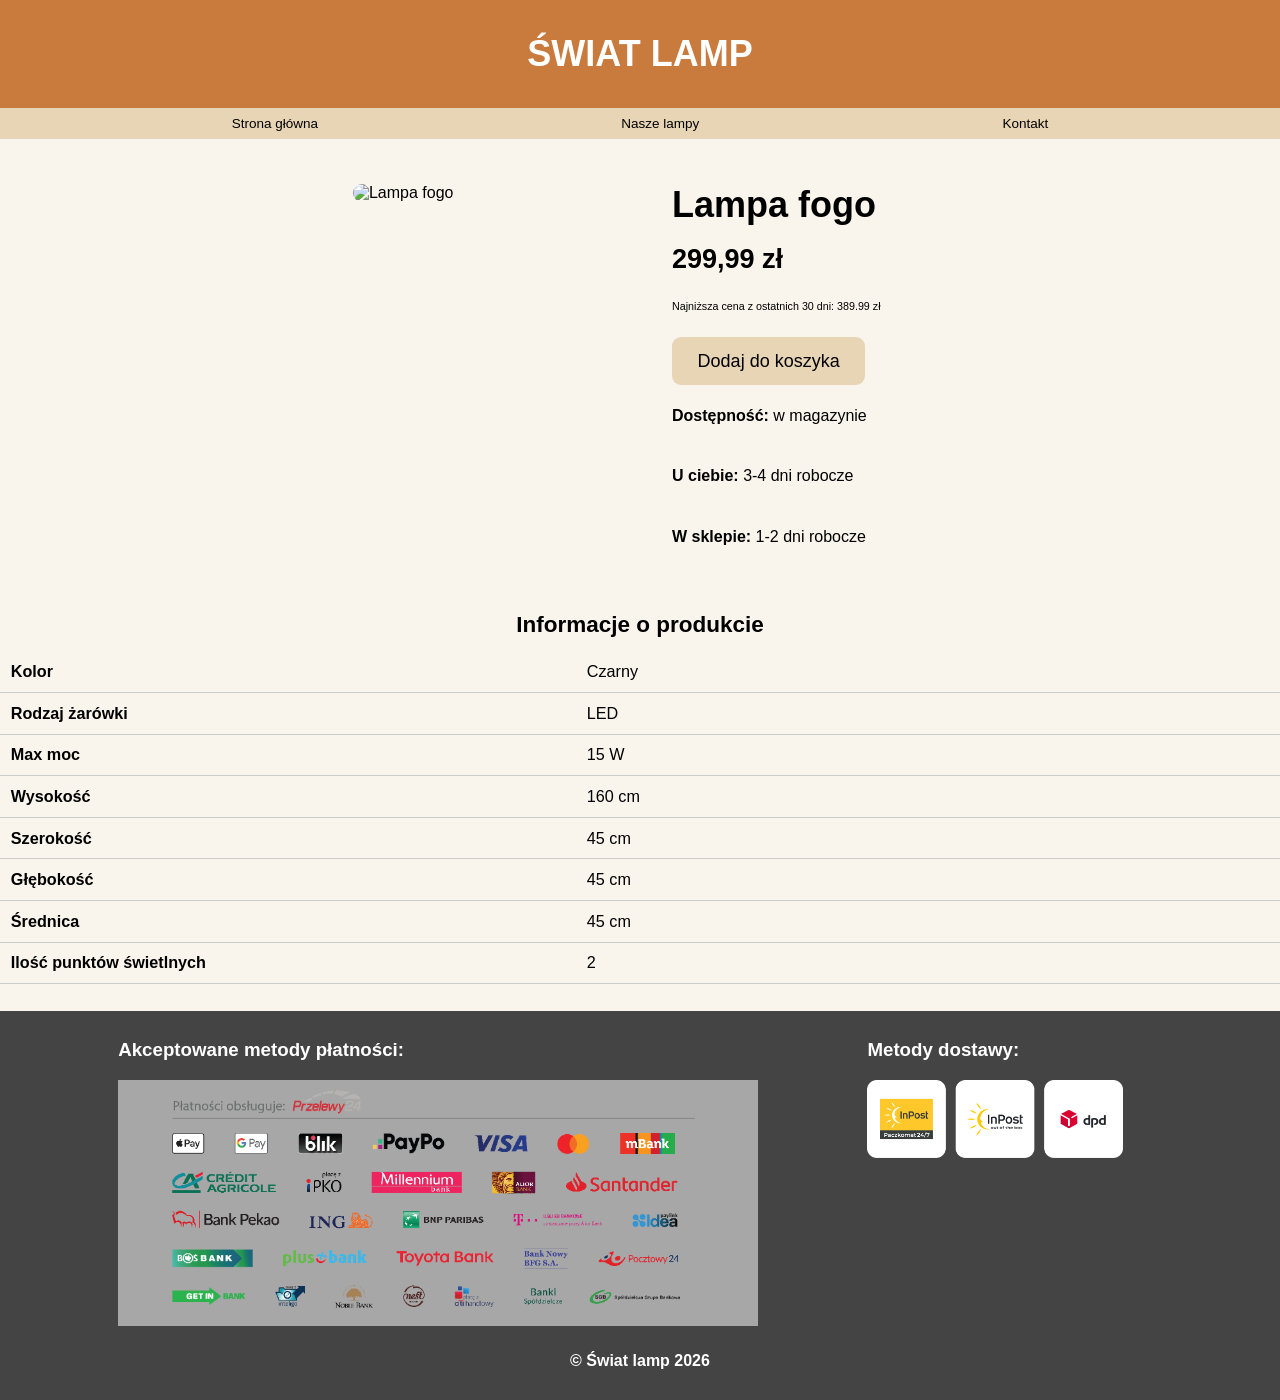
==== fogo.html @ fd79326d "Add files via upload" ====
<!DOCTYPE html>
<html lang="pl">

<head>
    <meta charset="UTF-8">
    <meta name="viewport" content="width=device-width, initial-scale=1.0">
    <link rel="stylesheet" href="lekcja01.css">
    <link rel="stylesheet" href="colors.css">
    <title>Lampa fogo</title>
</head>

<body class="color1">
    <header class="color3">
        <h1>ŚWIAT LAMP</h1>
    </header>

    <nav class="color2">
        <ul>
            <li><a href="index.html">Strona główna</a></li>
            <li><a href="lampy.html">Nasze lampy</a></li>
            <li><a href="kontakt.html">Kontakt</a></li>
        </ul>
    </nav>

    <main>
        <div class="produkt">
            <div class="zdjecie">
                <img src="stojące/lampaFogo.jpg" alt="Lampa fogo">
            </div>

            <div class="informacje">
                <h2>Lampa fogo</h2>
                <p class="cena">299,99 zł</p>
                <h6>Najniższa cena z ostatnich 30 dni: 389.99 zł</h6>
                <button class="color2">Dodaj do koszyka</button>
                <h4><strong>Dostępność:</strong> w magazynie</h4>
                <h4><strong>U ciebie:</strong> 3-4 dni robocze</h4>
                <h4><strong>W sklepie:</strong> 1-2 dni robocze</h4>
            </div>
        </div>

        <div class="specyfikacja">
            <h3>Informacje o produkcie</h3>

            <table>
                <tr>
                    <td>Kolor</td>
                    <td>Czarny</td>
                </tr>
                <tr>
                    <td>Rodzaj żarówki</td>
                    <td>LED</td>
                </tr>
                <tr>
                    <td>Max moc</td>
                    <td>15 W</td>
                </tr>
                <tr>
                    <td>Wysokość</td>
                    <td>160 cm</td>
                </tr>
                <tr>
                    <td>Szerokość</td>
                    <td>45 cm</td>
                </tr>
                <tr>
                    <td>Głębokość</td>
                    <td>45 cm</td>
                </tr>
                <tr>
                    <td>Średnica</td>
                    <td>45 cm</td>
                </tr>
                <tr>
                    <td>Ilość punktów świetlnych</td>
                    <td>2</td>
                </tr>
            </table>
        </div>
    </main>

    <footer class="color4">
        <div class="platnosci-dostawy">
            <div>
                <h3>Akceptowane metody płatności:</h3>
                <img src="platnosci.png" alt="platnosci" class="platnosc">
            </div>
            <div>
                <h3>Metody dostawy:</h3>
                <img src="formy-dostawy.png" alt="dostawa" class="dostawa">
            </div>
        </div>
        <h4>&copy; Świat lamp 2026</h4>
    </footer>
</body>

</html>
---- lekcja01.css ----
body{
    font-family: Arial;
    margin: 0;
    box-sizing: border-box;
}

header{
    color: white;
    font-weight: bold;
    text-align: center;
    padding: 1vh;
}

header h1{
    font-size: 4vh;
}

nav ul{
    padding: 0.9vh;
    list-style-type: none;
    display: flex;
    flex-direction: row;
    margin: 0;
    justify-content: center;
}

nav ul li{
    display: block;
    text-align: center;
    margin: 0 12%;
    font-size: 1.5vh;
}

nav ul li a{
    text-decoration: none;
    color: black;
}

main{
    text-align: center;
    margin-bottom: 3vh;
}

.sufitowe h1, .stojace h1, .biurkowe h1, .kinkiety h1{
    font-size: 3.5vh;
}
.baner{
    position: relative;
    width: 100%;
    height: 40vh;
    overflow: hidden;
}
.baner img{
    width: 100%;
    height: 40vh;
    object-fit: cover;
    object-position: top;
    display: block;
}

.baner h2{
    position: absolute;
    font-size: 2vh;
    color: white;
    text-align: left;
    bottom: 10%;
    left: 5%;
    padding: 2.5%;
    box-shadow: 10px 10px 2px #4444447b;
}

.oferty h1{
    font-size: 3vh;
}

.kategorie-main, .lampy-zdj{
    display: flex;
    flex-direction: row;
    justify-content: space-evenly;
}

.kategorie-main img, .lampy-zdj img{
    height: 20vh;
    border-radius: 1.5vh;
    padding: 1.5vh;
}

.oferty a, .lampy-zdj a{
    border-radius: 0.9vh;
    padding: 0.7vh;
    text-decoration: none;
    font-size: 1.4vh;
}

.oferty a{
    color: black;
}

.lampy-zdj a{
    color: white;
}

.lampy-zdj h2{
    font-weight: 600;
    margin-top: 0;
}

.oferty a{
    font-weight: bold;
}

.produkt {
    display: flex;
    flex-direction: row;
    align-items: flex-start;
    justify-content: center;
    gap: 5vw;
    width: 80%;
    margin: 5vh auto;
}

.zdjecie {
    width: 40%;
}

.zdjecie img {
    width: 100%;
    height: auto;
    border-radius: 1.5vh;
}

.informacje {
    width: 40%;
    display: flex;
    flex-direction: column;
    text-align: left;
}

.informacje h2 {
    font-size: 4vh;
    margin: 0 0 2vh;
}

.informacje h6{
    font-weight: normal;
}

.cena {
    font-size: 3vh;
    font-weight: bold;
    margin: 0;
}

.informacje button {
    width: fit-content;
    padding: 1.5vh 2vw;
    font-size: 2vh;
    border: none;
    border-radius: 1vh;
    cursor: pointer;
}

.informacje h4{
    font-weight: normal;
}

.specyfikacja {
    margin-top: 4vh;
    width: 100%;
}

.specyfikacja h3 {
    font-size: 2.5vh;
    margin-bottom: 1.5vh;
}

.specyfikacja table {
    width: 100%;
    border-collapse: collapse;
    font-size: 1.8vh;
}

.specyfikacja td {
    padding: 1.2vh;
    border-bottom: 1px solid #ccc;
    text-align: left;
}

.specyfikacja td:first-child {
    font-weight: bold;
    width: 45%;
}

.kontakt {
    width: 80%;
    margin: 5vh auto;
}

.kontakt > h1 {
    text-align: center;
    font-size: 4vh;
    margin-bottom: 5vh;
}

.kontakt-container {
    display: flex;
    justify-content: center;
    gap: 8vw;
}

.dane-kontaktowe,
.formularz {
    width: 40%;
}

.dane-kontaktowe h2,
.formularz h2 {
    font-size: 3vh;
}

.dane-kontaktowe p {
    font-size: 2vh;
}

.dane-kontaktowe h3 {
    margin-top: 4vh;
    font-size: 2.5vh;
}

.formularz form {
    display: flex;
    flex-direction: column;
}

.formularz label {
    font-size: 1.8vh;
    margin-top: 1.5vh;
    margin-bottom: 0.5vh;
}

.formularz input,
.formularz textarea {
    font-family: Arial;
    font-size: 1.8vh;
    padding: 1vh;
    border: 1px solid #aaa;
    border-radius: 0.7vh;
}

.formularz textarea {
    height: 15vh;
    resize: vertical;
}

.formularz button {
    margin-top: 2vh;
    padding: 1.5vh;
    font-size: 1.8vh;
    border: none;
    border-radius: 0.8vh;
    cursor: pointer;
}

footer{
    padding: 1vh;
    font-weight: normal;
    text-align: left;
    color: white;
}

footer .platnosci-dostawy{
    display: flex;
    flex-direction: row;
    justify-content: space-evenly;
}

footer h4{
    text-align: center;
}

footer .platnosc{
    background-color: #ffffff87;
    width: 50vw;
    max-width: 80vh;
}

footer .dostawa{
    padding-right: 3vw;
    width: 20vw;
}
---- colors.css ----
.color1{
    background: #faf5ec;
}

.color2{
    background: #e8d5b5;
}

.color3{
    background: #c97a3d; 
}

.color4{
    background: #444444; 
}
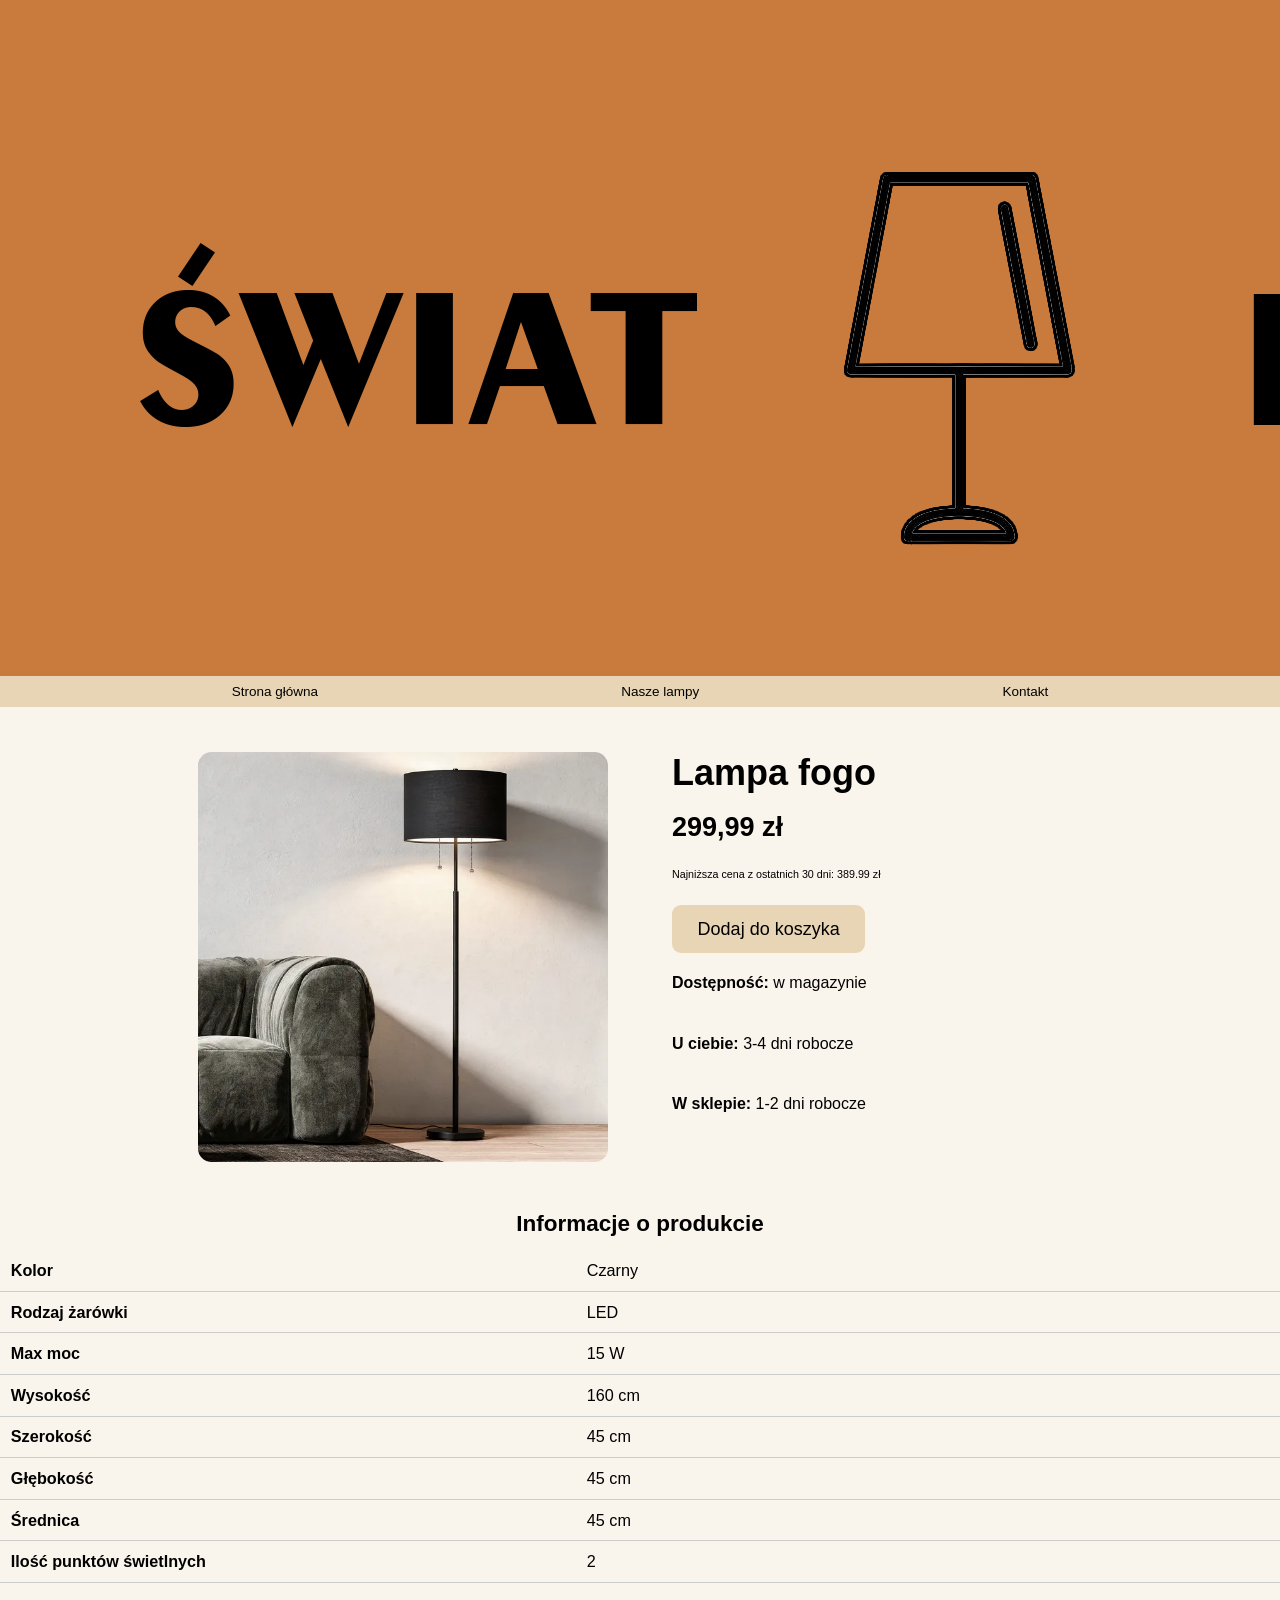
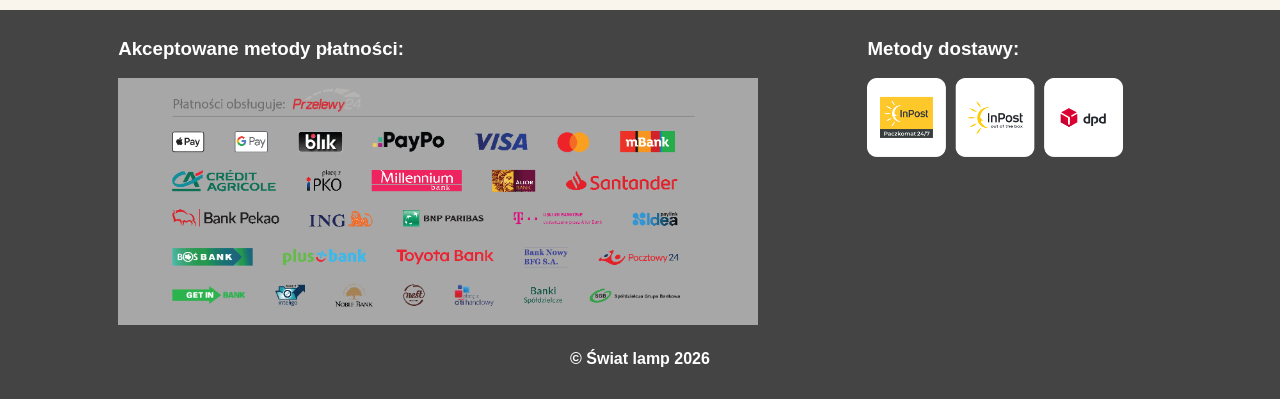
==== commit 251f6ca7: "Update fogo.html" ====
--- a/fogo.html
+++ b/fogo.html
@@ -11,7 +11,7 @@
 
 <body class="color1">
     <header class="color3">
-        <h1>ŚWIAT LAMP</h1>
+        <img src="logo.png" alt="ŚWIAT LAMP" class="logo">
     </header>
 
     <nav class="color2">
@@ -94,4 +94,4 @@
     </footer>
 </body>
 
-</html>+</html>
